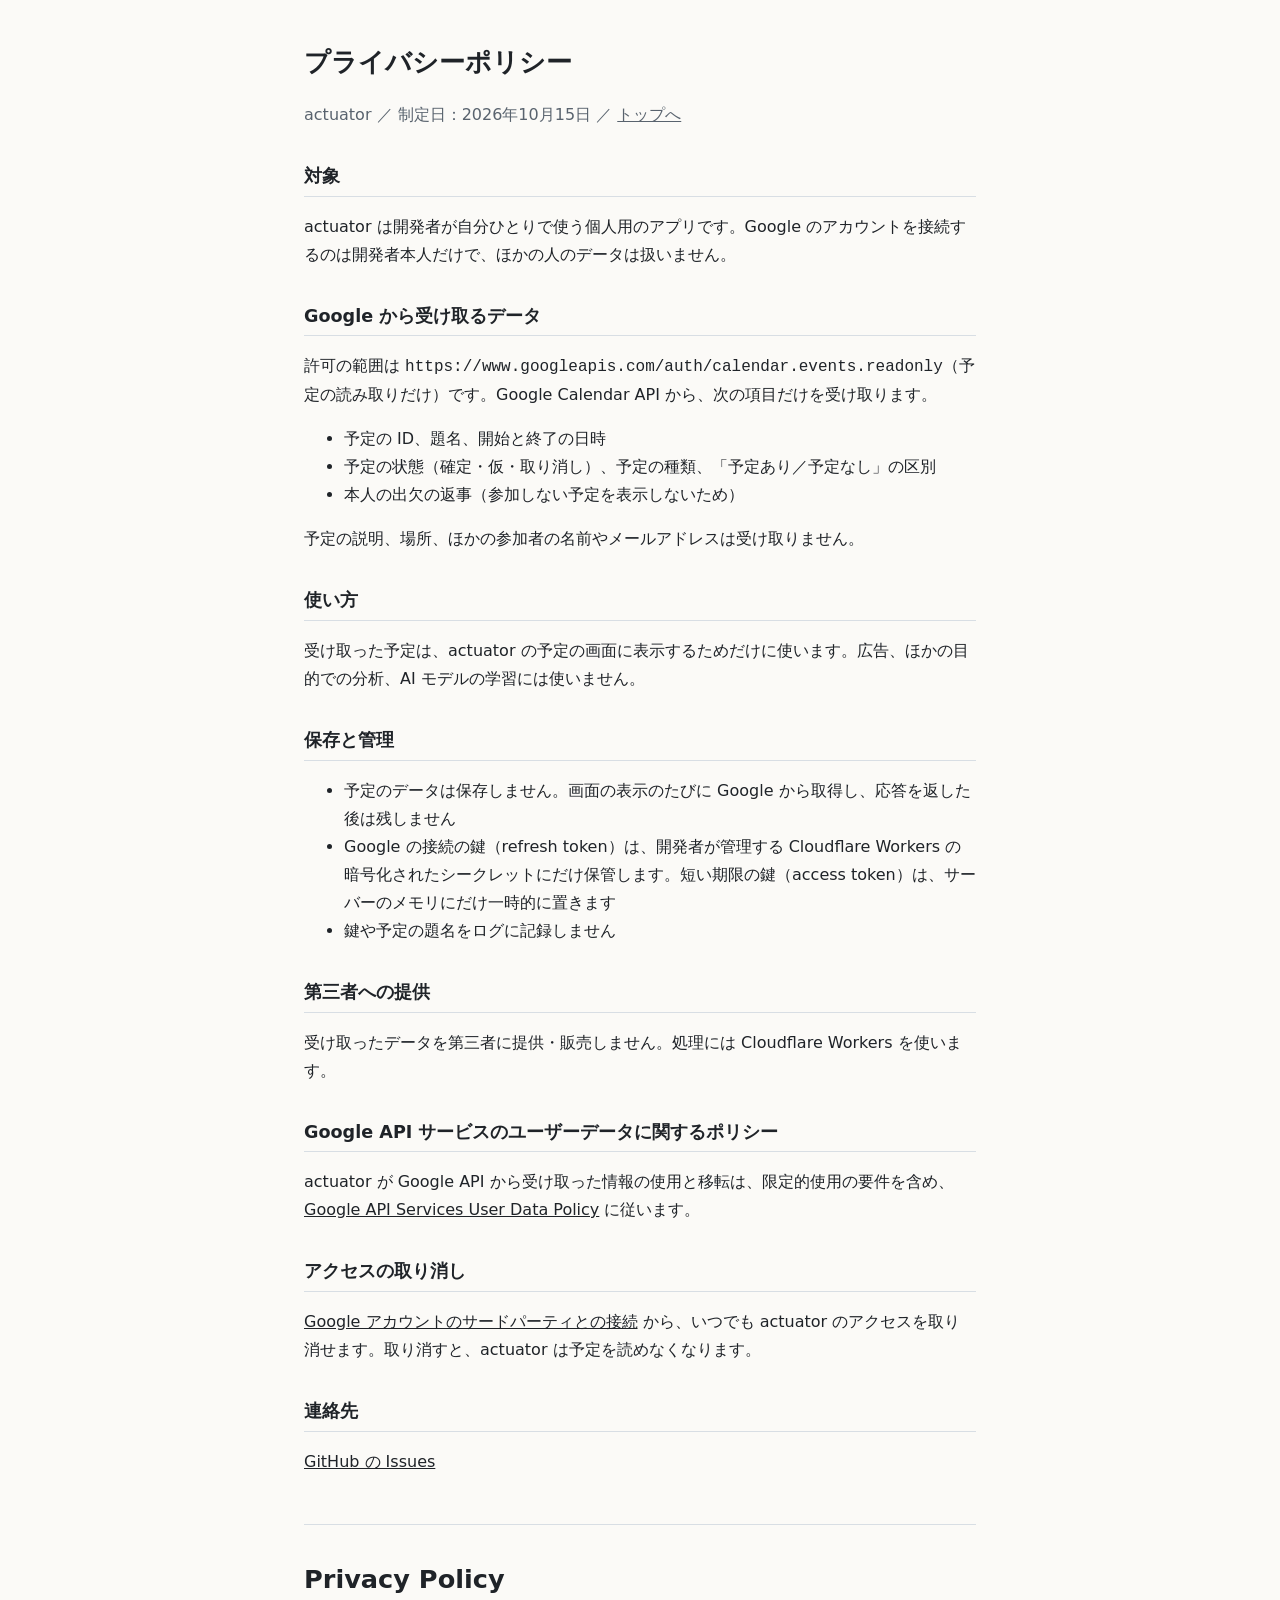
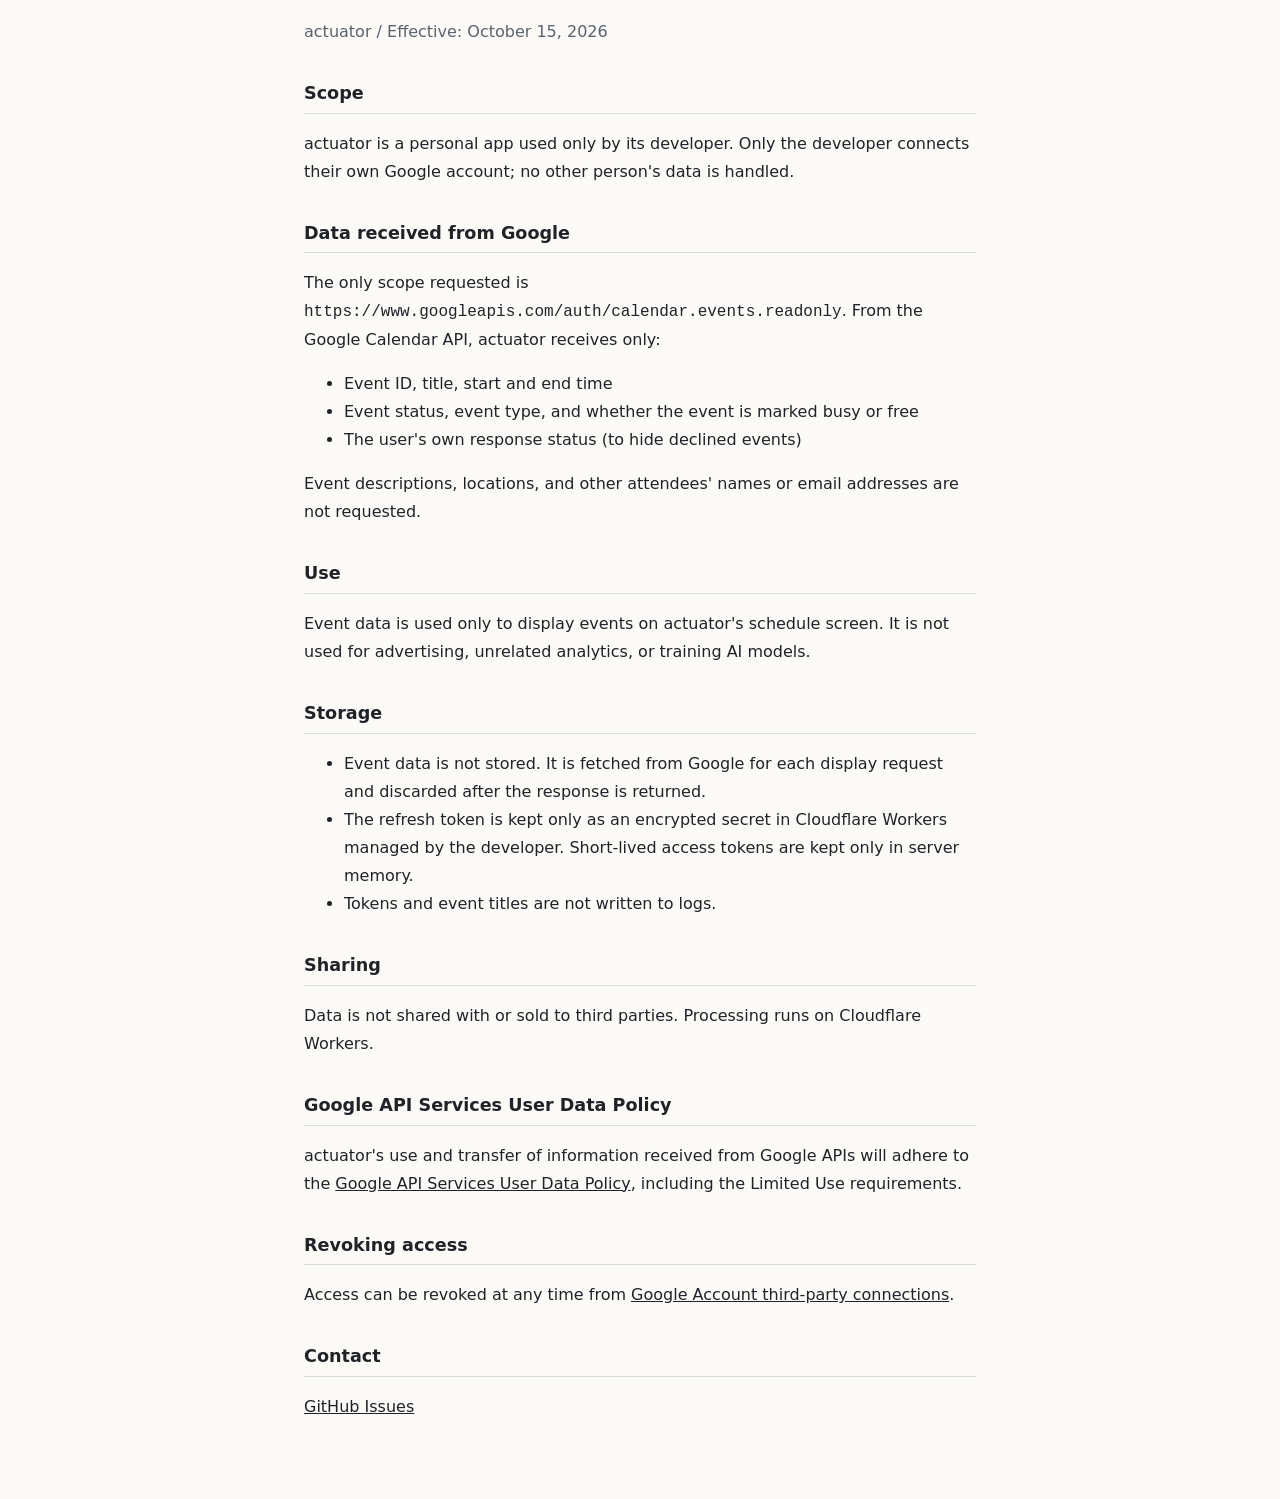
==== privacy.html @ 3922c3f5 "docs: actuator のトップページとプライバシーポリシー" ====
<!doctype html>
<html lang="ja">
<head>
<meta charset="utf-8">
<meta name="viewport" content="width=device-width, initial-scale=1">
<title>actuator プライバシーポリシー</title>
<link rel="stylesheet" href="style.css">
</head>
<body>
<main>
<h1>プライバシーポリシー</h1>
<p class="meta">actuator ／ 制定日：2026年10月15日 ／ <a href="./">トップへ</a></p>

<h2>対象</h2>
<p>actuator は開発者が自分ひとりで使う個人用のアプリです。Google のアカウントを接続するのは開発者本人だけで、ほかの人のデータは扱いません。</p>

<h2>Google から受け取るデータ</h2>
<p>許可の範囲は <code>https://www.googleapis.com/auth/calendar.events.readonly</code>（予定の読み取りだけ）です。Google Calendar API から、次の項目だけを受け取ります。</p>
<ul>
<li>予定の ID、題名、開始と終了の日時</li>
<li>予定の状態（確定・仮・取り消し）、予定の種類、「予定あり／予定なし」の区別</li>
<li>本人の出欠の返事（参加しない予定を表示しないため）</li>
</ul>
<p>予定の説明、場所、ほかの参加者の名前やメールアドレスは受け取りません。</p>

<h2>使い方</h2>
<p>受け取った予定は、actuator の予定の画面に表示するためだけに使います。広告、ほかの目的での分析、AI モデルの学習には使いません。</p>

<h2>保存と管理</h2>
<ul>
<li>予定のデータは保存しません。画面の表示のたびに Google から取得し、応答を返した後は残しません</li>
<li>Google の接続の鍵（refresh token）は、開発者が管理する Cloudflare Workers の暗号化されたシークレットにだけ保管します。短い期限の鍵（access token）は、サーバーのメモリにだけ一時的に置きます</li>
<li>鍵や予定の題名をログに記録しません</li>
</ul>

<h2>第三者への提供</h2>
<p>受け取ったデータを第三者に提供・販売しません。処理には Cloudflare Workers を使います。</p>

<h2>Google API サービスのユーザーデータに関するポリシー</h2>
<p>actuator が Google API から受け取った情報の使用と移転は、限定的使用の要件を含め、<a href="https://developers.google.com/terms/api-services-user-data-policy">Google API Services User Data Policy</a> に従います。</p>

<h2>アクセスの取り消し</h2>
<p><a href="https://myaccount.google.com/connections">Google アカウントのサードパーティとの接続</a> から、いつでも actuator のアクセスを取り消せます。取り消すと、actuator は予定を読めなくなります。</p>

<h2>連絡先</h2>
<p><a href="https://github.com/hiraking/actuator-pages/issues">GitHub の Issues</a></p>

<hr>

<h1>Privacy Policy</h1>
<p class="meta">actuator / Effective: October 15, 2026</p>

<h2>Scope</h2>
<p>actuator is a personal app used only by its developer. Only the developer connects their own Google account; no other person's data is handled.</p>

<h2>Data received from Google</h2>
<p>The only scope requested is <code>https://www.googleapis.com/auth/calendar.events.readonly</code>. From the Google Calendar API, actuator receives only:</p>
<ul>
<li>Event ID, title, start and end time</li>
<li>Event status, event type, and whether the event is marked busy or free</li>
<li>The user's own response status (to hide declined events)</li>
</ul>
<p>Event descriptions, locations, and other attendees' names or email addresses are not requested.</p>

<h2>Use</h2>
<p>Event data is used only to display events on actuator's schedule screen. It is not used for advertising, unrelated analytics, or training AI models.</p>

<h2>Storage</h2>
<ul>
<li>Event data is not stored. It is fetched from Google for each display request and discarded after the response is returned.</li>
<li>The refresh token is kept only as an encrypted secret in Cloudflare Workers managed by the developer. Short-lived access tokens are kept only in server memory.</li>
<li>Tokens and event titles are not written to logs.</li>
</ul>

<h2>Sharing</h2>
<p>Data is not shared with or sold to third parties. Processing runs on Cloudflare Workers.</p>

<h2>Google API Services User Data Policy</h2>
<p>actuator's use and transfer of information received from Google APIs will adhere to the <a href="https://developers.google.com/terms/api-services-user-data-policy">Google API Services User Data Policy</a>, including the Limited Use requirements.</p>

<h2>Revoking access</h2>
<p>Access can be revoked at any time from <a href="https://myaccount.google.com/connections">Google Account third-party connections</a>.</p>

<h2>Contact</h2>
<p><a href="https://github.com/hiraking/actuator-pages/issues">GitHub Issues</a></p>
</main>
</body>
</html>
---- style.css ----
:root { color-scheme: light dark; --bg: #fbfaf7; --fg: #1f2328; --muted: #59636e; --line: #d8dee4; }
@media (prefers-color-scheme: dark) { :root { --bg: #16181c; --fg: #e6e8eb; --muted: #9aa4b0; --line: #30363d; } }
body { margin: 0; background: var(--bg); color: var(--fg); font: 16px/1.75 system-ui, "Hiragino Sans", "Yu Gothic UI", sans-serif; }
main { max-width: 42rem; margin: 0 auto; padding: 2.5rem 1rem 4rem; }
h1 { font-size: 1.6rem; margin: 0 0 .25rem; }
h2 { font-size: 1.1rem; margin-top: 2rem; border-bottom: 1px solid var(--line); padding-bottom: .25rem; }
p.lead, .meta { color: var(--muted); }
a { color: inherit; }
hr { border: 0; border-top: 1px solid var(--line); margin: 3rem 0 2rem; }
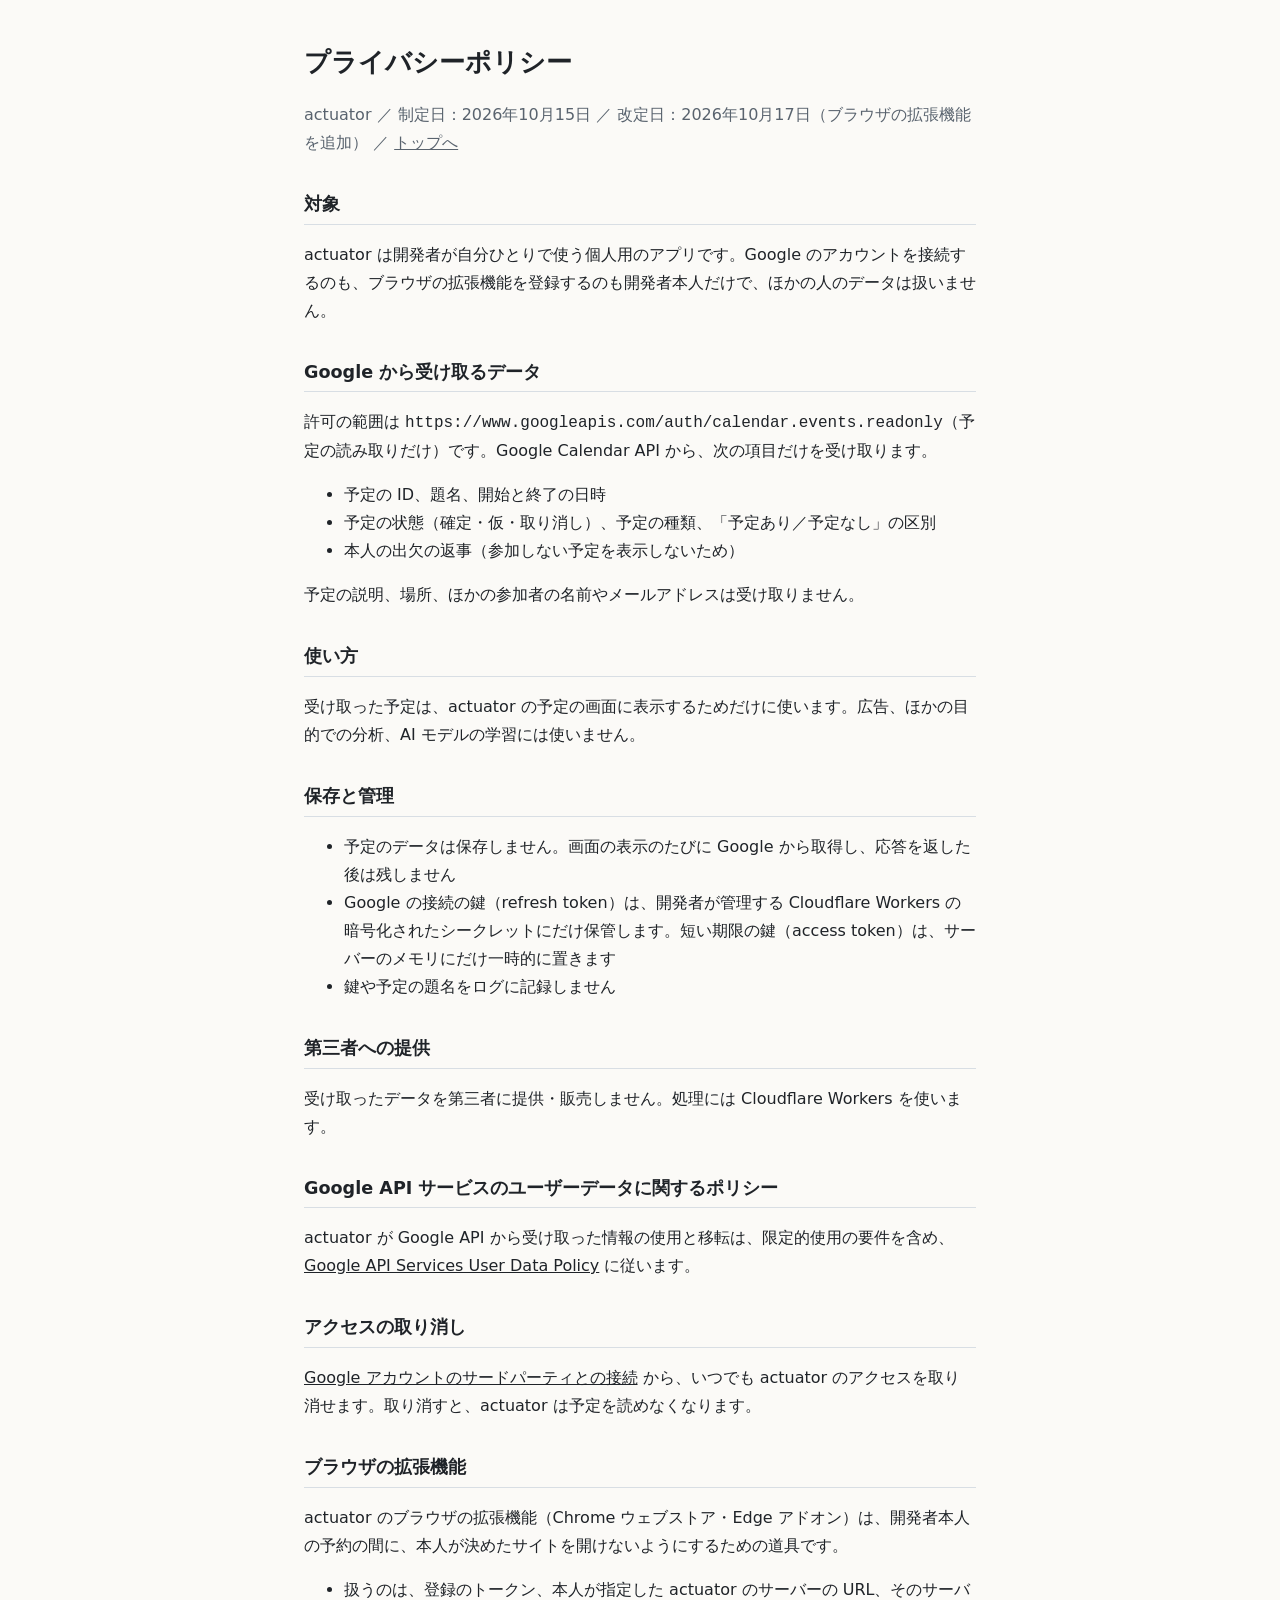
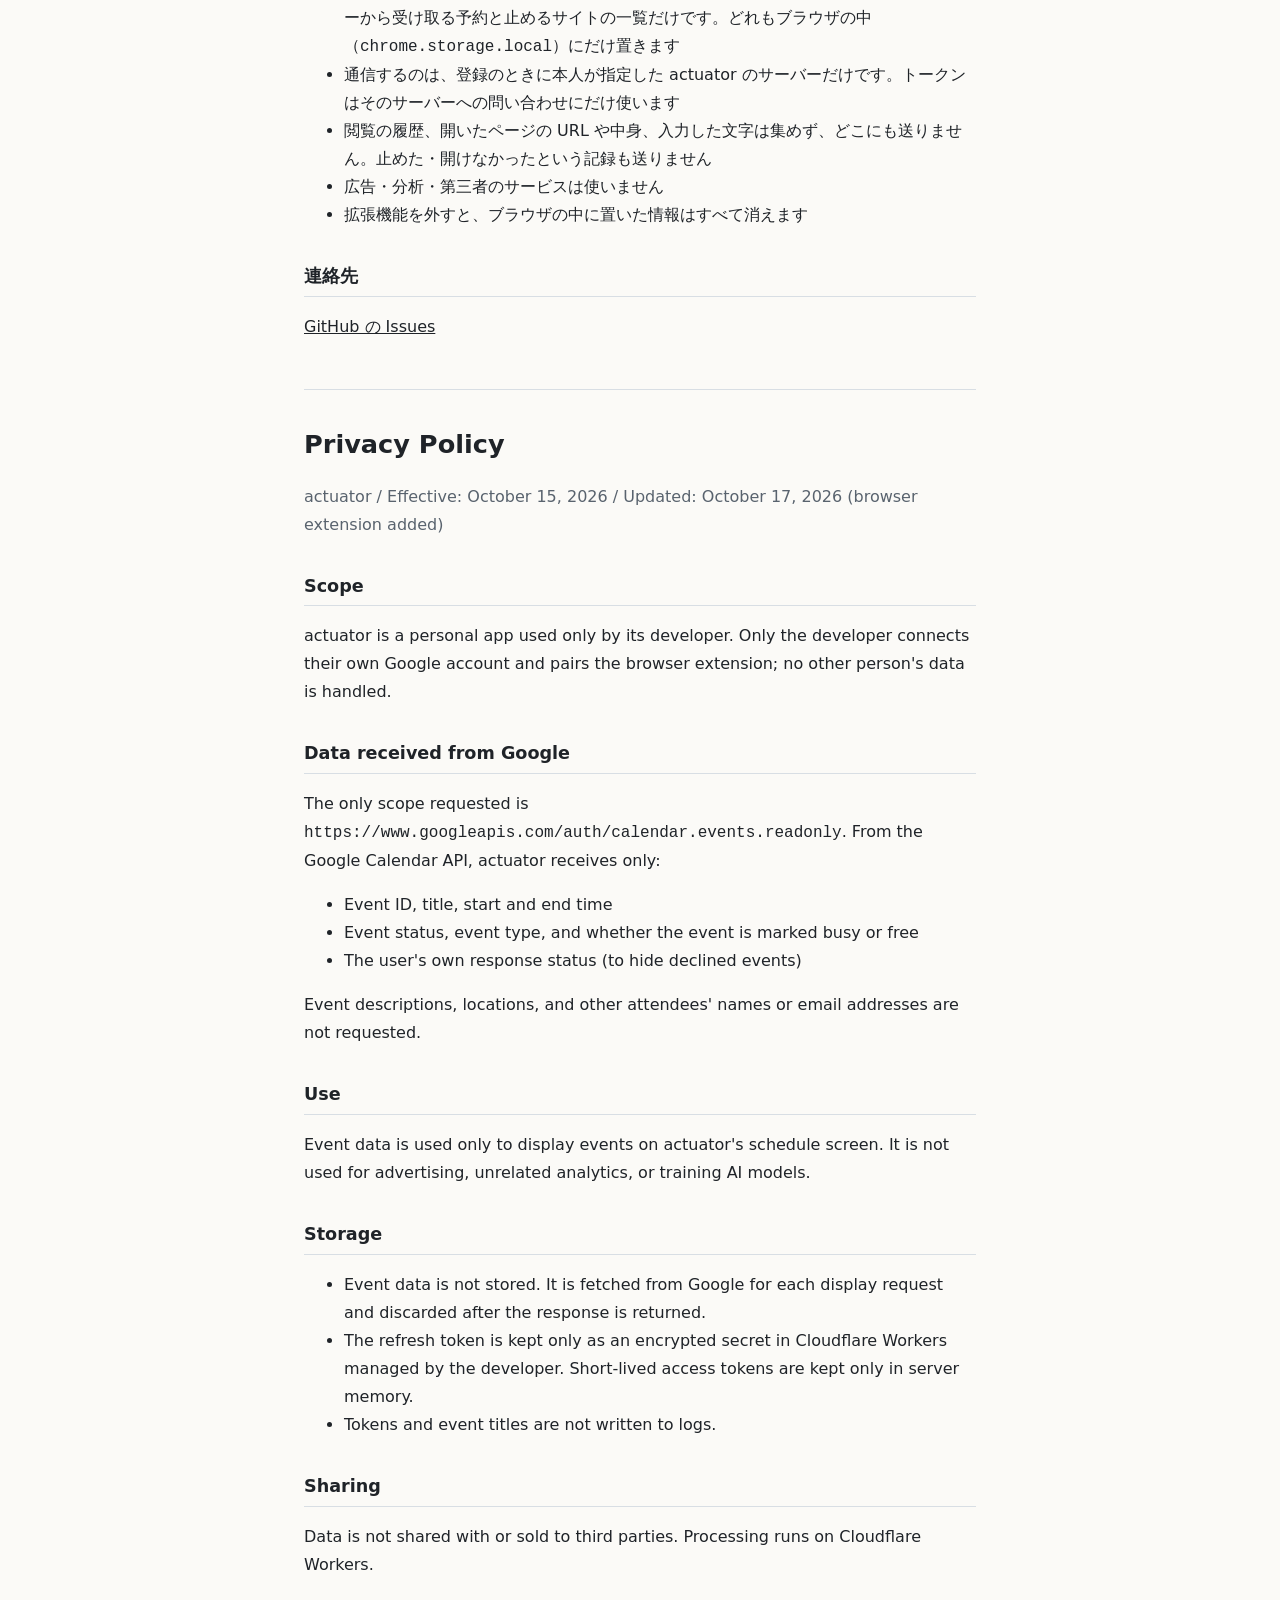
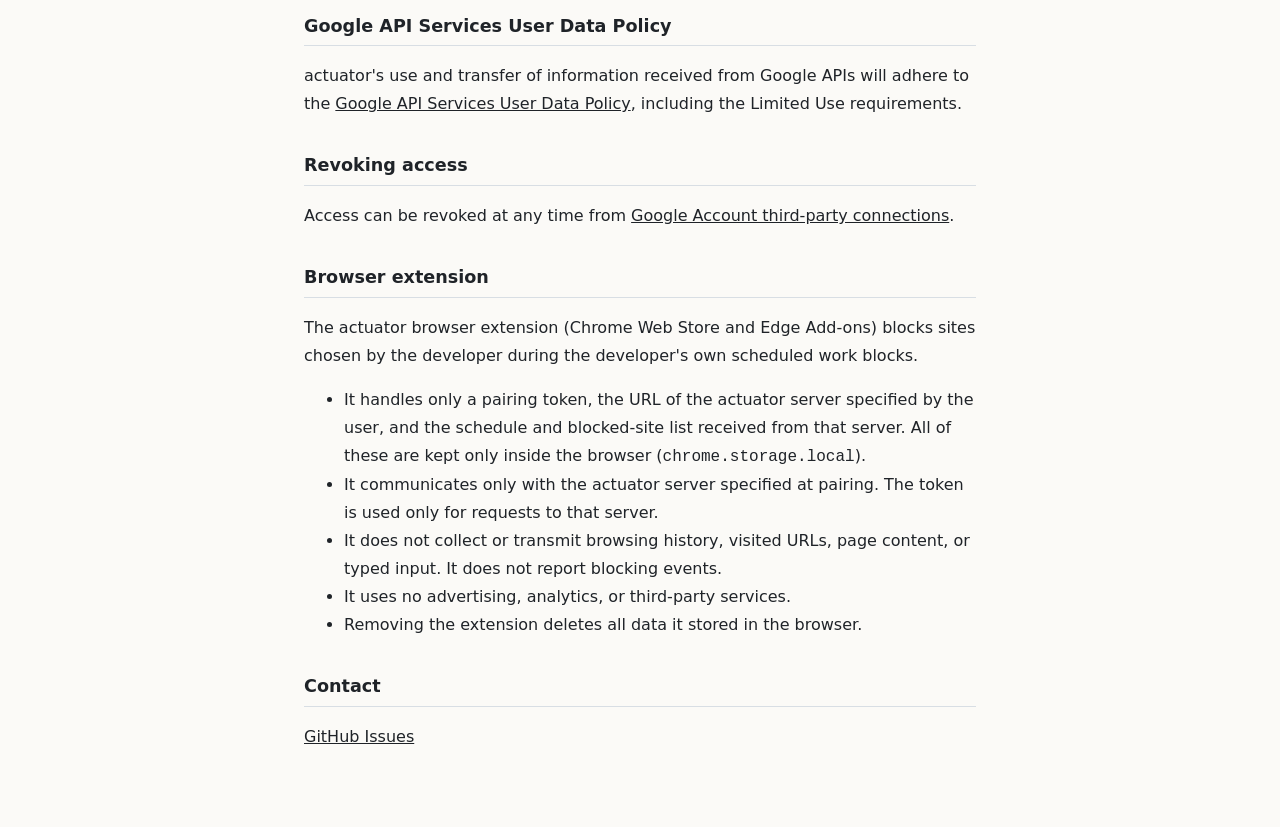
==== commit d9141855: "プライバシーポリシーに、ブラウザの拡張機能の扱いを足す Co-Authored-By: Claude Opus 5.5 <noreply@anthropic.com>" ====
--- a/privacy.html
+++ b/privacy.html
@@ -9,10 +9,10 @@
 <body>
 <main>
 <h1>プライバシーポリシー</h1>
-<p class="meta">actuator ／ 制定日：2026年10月15日 ／ <a href="./">トップへ</a></p>
+<p class="meta">actuator ／ 制定日：2026年10月15日 ／ 改定日：2026年10月17日（ブラウザの拡張機能を追加） ／ <a href="./">トップへ</a></p>
 
 <h2>対象</h2>
-<p>actuator は開発者が自分ひとりで使う個人用のアプリです。Google のアカウントを接続するのは開発者本人だけで、ほかの人のデータは扱いません。</p>
+<p>actuator は開発者が自分ひとりで使う個人用のアプリです。Google のアカウントを接続するのも、ブラウザの拡張機能を登録するのも開発者本人だけで、ほかの人のデータは扱いません。</p>
 
 <h2>Google から受け取るデータ</h2>
 <p>許可の範囲は <code>https://www.googleapis.com/auth/calendar.events.readonly</code>（予定の読み取りだけ）です。Google Calendar API から、次の項目だけを受け取ります。</p>
@@ -42,16 +42,26 @@
 <h2>アクセスの取り消し</h2>
 <p><a href="https://myaccount.google.com/connections">Google アカウントのサードパーティとの接続</a> から、いつでも actuator のアクセスを取り消せます。取り消すと、actuator は予定を読めなくなります。</p>
 
+<h2 id="extension">ブラウザの拡張機能</h2>
+<p>actuator のブラウザの拡張機能（Chrome ウェブストア・Edge アドオン）は、開発者本人の予約の間に、本人が決めたサイトを開けないようにするための道具です。</p>
+<ul>
+<li>扱うのは、登録のトークン、本人が指定した actuator のサーバーの URL、そのサーバーから受け取る予約と止めるサイトの一覧だけです。どれもブラウザの中（<code>chrome.storage.local</code>）にだけ置きます</li>
+<li>通信するのは、登録のときに本人が指定した actuator のサーバーだけです。トークンはそのサーバーへの問い合わせにだけ使います</li>
+<li>閲覧の履歴、開いたページの URL や中身、入力した文字は集めず、どこにも送りません。止めた・開けなかったという記録も送りません</li>
+<li>広告・分析・第三者のサービスは使いません</li>
+<li>拡張機能を外すと、ブラウザの中に置いた情報はすべて消えます</li>
+</ul>
+
 <h2>連絡先</h2>
 <p><a href="https://github.com/hiraking/actuator-pages/issues">GitHub の Issues</a></p>
 
 <hr>
 
 <h1>Privacy Policy</h1>
-<p class="meta">actuator / Effective: October 15, 2026</p>
+<p class="meta">actuator / Effective: October 15, 2026 / Updated: October 17, 2026 (browser extension added)</p>
 
 <h2>Scope</h2>
-<p>actuator is a personal app used only by its developer. Only the developer connects their own Google account; no other person's data is handled.</p>
+<p>actuator is a personal app used only by its developer. Only the developer connects their own Google account and pairs the browser extension; no other person's data is handled.</p>
 
 <h2>Data received from Google</h2>
 <p>The only scope requested is <code>https://www.googleapis.com/auth/calendar.events.readonly</code>. From the Google Calendar API, actuator receives only:</p>
@@ -81,6 +91,16 @@
 <h2>Revoking access</h2>
 <p>Access can be revoked at any time from <a href="https://myaccount.google.com/connections">Google Account third-party connections</a>.</p>
 
+<h2 id="extension-en">Browser extension</h2>
+<p>The actuator browser extension (Chrome Web Store and Edge Add-ons) blocks sites chosen by the developer during the developer's own scheduled work blocks.</p>
+<ul>
+<li>It handles only a pairing token, the URL of the actuator server specified by the user, and the schedule and blocked-site list received from that server. All of these are kept only inside the browser (<code>chrome.storage.local</code>).</li>
+<li>It communicates only with the actuator server specified at pairing. The token is used only for requests to that server.</li>
+<li>It does not collect or transmit browsing history, visited URLs, page content, or typed input. It does not report blocking events.</li>
+<li>It uses no advertising, analytics, or third-party services.</li>
+<li>Removing the extension deletes all data it stored in the browser.</li>
+</ul>
+
 <h2>Contact</h2>
 <p><a href="https://github.com/hiraking/actuator-pages/issues">GitHub Issues</a></p>
 </main>
